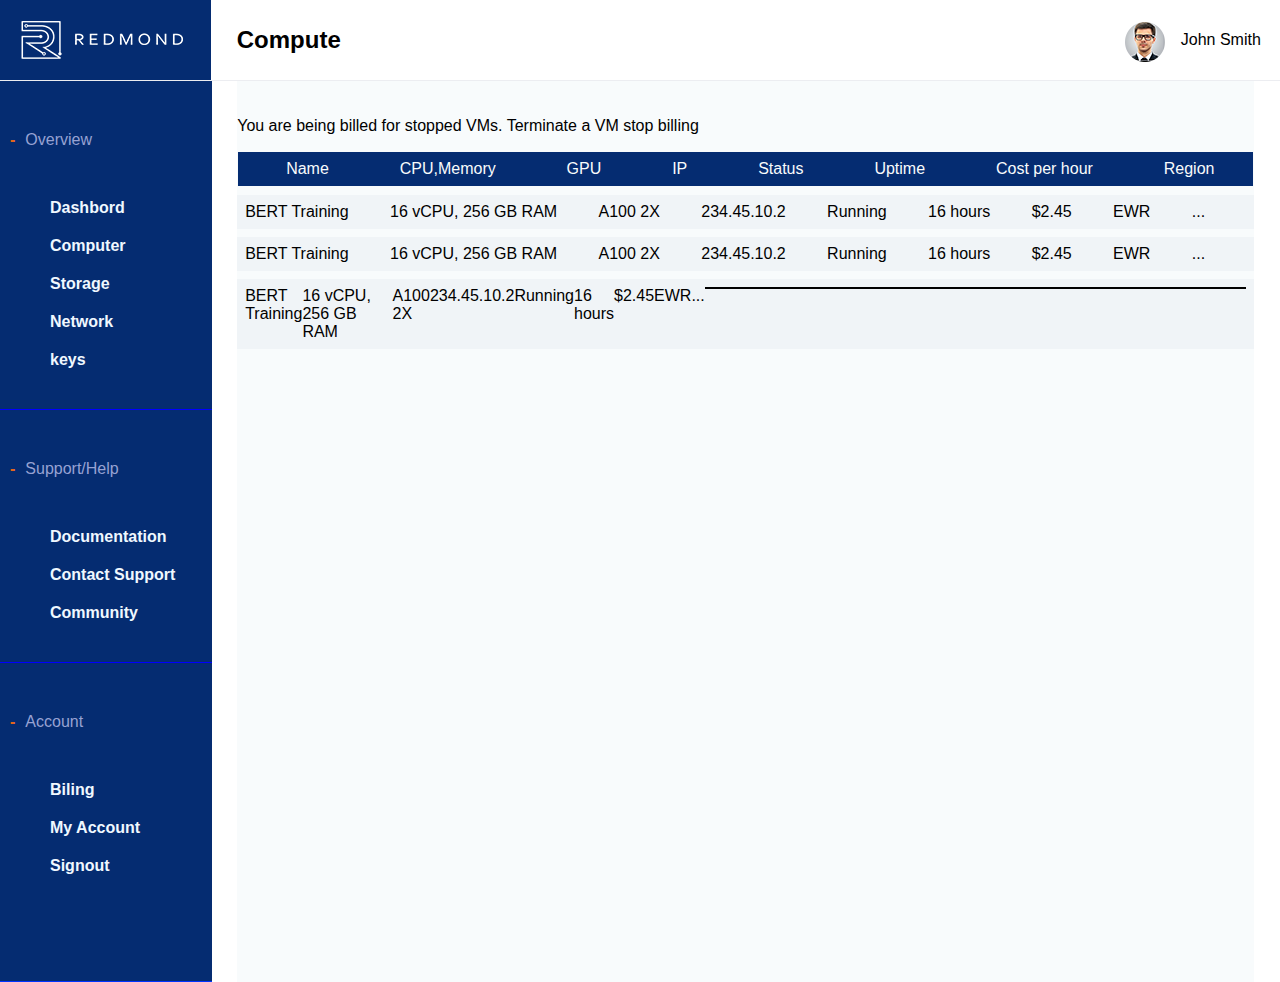
==== index.html @ 1fabba81 "Here i completed header sidebar and some information" ====
<!DOCTYPE html>
<html lang="en">

<head>
    <meta charset="UTF-8">
    <meta http-equiv="X-UA-Compatible" content="IE=edge">
    <meta name="viewport" content="width=device-width, initial-scale=1.0">
    <link rel="stylesheet" href="./index.css">
    <link rel="stylesheet" href="./font-awesome-4.7.0/css/font-awesome.min.css">
    <title>Document</title>
</head>

<body>
    <div id="headerSection">
        <div class="logo">
            <img src="./logo.png" alt="#">
        </div>
        <div class="compute">
            <h2>Compute </h2>
        </div>
        <div class="user">
            <img src="./user.png" alt=""> <span>John Smith</span>
        </div>
    </div>

    <div id="contentSecton">
        <div id="sidebarSection">

            <div class="Menu">

                <div class="dashbord">
                    <span class="minus">-</span><span class="overview  ">Overview</span>
                </div>
                <div class="Dashbord">
                    <div class="dashborditems"><i class="fa fa-history" aria-hidden="true"></i>
                        Dashbord</div>
                    <div class="dashborditems"><i class="fa  fa-television" aria-hidden="true"></i>Computer
                    </div>
                    <div class="dashborditems"> <i class="fa fa-database" aria-hidden="true"></i>
                        Storage</div>
                    <div class="dashborditems"> <i class="fa fa-usb" aria-hidden="true"></i>
                        Network</div>
                    <div class="dashborditems"> <i class="fa fa-key" aria-hidden="true"></i>
                        keys</div>
                </div>
                <div class="border"></div>
                <div class="dashbord">
                    <span class="minus">-</span><span class="overview  ">Support/Help</span>
                </div>
                <div class="Dashbord">
                    <div class="dashborditems"><i class="fa fa-book" aria-hidden="true"></i>

                        Documentation</div>
                    <div class="dashborditems"><i class="fa fa-phone-square" aria-hidden="true"></i>Contact Support
                    </div>
                    <div class="dashborditems"> <i class="fa fa-users" aria-hidden="true"></i>
                        Community</div>

                </div>
                <div class="border"></div>
                <div class="dashbord">
                    <span class="minus">-</span><span class="overview  ">Account</span>
                </div>
                <div class="Dashbord">
                    <div class="dashborditems"><i class="fa fa-file-text" aria-hidden="true"></i>
                        Biling</div>
                    <div class="dashborditems"><i class="fa fa-user" aria-hidden="true"></i> My Account
                    </div>
                    <div class="dashborditems"> <i class="fa fa-sign-out" aria-hidden="true"></i>
                        Signout</div>

                </div>

            </div>

        </div>
        <div class="information">
            <div class="para">
                <p>You are being billed for stopped VMs. Terminate a VM stop billing</p>
            </div>

            <div class="catagories">
                <div class="intro">
                    <div class="colmn"> Name</div>
                    <div class="colmn">CPU,Memory</div>
                    <div class="colmn">GPU</div>
                    <div class="colmn">IP</div>
                    <div class="colmn">Status</div>
                    <div class="colmn">Uptime</div>
                    <div class="colmn">Cost per hour</div>
                    <div class="colmn">Region</div>
                    <!-- <div class="colmn">...</div> -->



                </div>

                <div class="Details">

                    <div class="colmn"><i class="fa faarrow fa-chevron-circle-right" aria-hidden="true"></i>

                        BERT Training
                    </div>
                    <div class="colmn">16 vCPU, 256 GB RAM</div>
                    <div class="colmn">
                        A100 2X</div>
                    <div class="colmn"><i class="fa  fa-solid fa-copy" aria-hidden="true"></i>234.45.10.2</div>
                    <div class="colmn">Running</div>
                    <div class="colmn">16 hours</div>
                    <div class="colmn">
                        $2.45</div>
                    <div class="colmn">
                        EWR</div>
                    <div class="colmn">...</div>




                </div>

                <div class="Details">

                    <div class="colmn"><i class="fa faarrow fa-chevron-circle-right" aria-hidden="true"></i>

                        BERT Training
                    </div>
                    <div class="colmn">16 vCPU, 256 GB RAM</div>
                    <div class="colmn">
                        A100 2X</div>
                    <div class="colmn"><i class="fa  fa-solid fa-copy" aria-hidden="true"></i>234.45.10.2</div>
                    <div class="colmn">Running</div>
                    <div class="colmn">16 hours</div>
                    <div class="colmn">
                        $2.45</div>
                    <div class="colmn">
                        EWR</div>
                    <div class="colmn">...</div>




                </div>

                <div class="Details">

                    <div class="colmn"><i class="fa faarrow fa-chevron-circle-down" aria-hidden="true"></i>

                        BERT Training
                    </div>
                    <div class="colmn">16 vCPU, 256 GB RAM</div>
                    <div class="colmn">
                        A100 2X</div>
                    <div class="colmn"> <i class="fa fa-solid fa-copy" aria-hidden="true"></i>234.45.10.2</div>
                    <div class="colmn">Running</div>
                    <div class="colmn">16 hours</div>
                    <div class="colmn">
                        $2.45</div>
                    <div class="colmn">
                        EWR</div>
                    <div class="colmn">...</div>

                    <br>
                    <div class="Strage">
                        <div class="detailtable">

                        </div>
                        <div class="workstation-links"></div>
                    </div>

                </div>

            </div>
        </div>
    </div>

</body>

</html>
---- index.css ----
body {
  margin: 0px;
  font-family: sans-serif;
  overflow: hidden;
}

#headerSection {
  height: 80px;
  width: 100%;
  border-bottom: 1px solid;
  border-color: #ecedf1;
  display: -webkit-box;
  display: -ms-flexbox;
  display: flex;
}

#headerSection .logo {
  width: 15%;
  height: 80px;
  background-color: #052c71;
  display: -webkit-box;
  display: -ms-flexbox;
  display: flex;
  -webkit-box-align: center;
      -ms-flex-align: center;
          align-items: center;
  padding-left: 1.5%;
  border: 0px solid;
  border-color: #ecedf1;
}

#headerSection .compute {
  padding-left: 2%;
  display: -webkit-box;
  display: -ms-flexbox;
  display: flex;
  -webkit-box-align: center;
      -ms-flex-align: center;
          align-items: center;
  -webkit-box-flex: 1;
      -ms-flex-positive: 1;
          flex-grow: 1;
}

#headerSection .user {
  display: -webkit-box;
  display: -ms-flexbox;
  display: flex;
  -webkit-box-align: center;
      -ms-flex-align: center;
          align-items: center;
  margin-right: 1.5%;
  gap: 10px;
}

#contentSecton {
  display: -webkit-box;
  display: -ms-flexbox;
  display: flex;
  -webkit-box-orient: horizontal;
  -webkit-box-direction: normal;
      -ms-flex-direction: row;
          flex-direction: row;
}

#contentSecton #sidebarSection {
  width: 20.8%;
  height: 100vh;
  background-color: #052c71;
  border-bottom: 1px solid;
  border-color: #0033ff;
  margin: 0px;
}

#contentSecton #sidebarSection .Menu .dashbord {
  color: #97a2d3;
  padding-top: 50px;
  padding-left: 10px;
  padding-bottom: 40px;
}

#contentSecton #sidebarSection .Menu .dashbord .minus {
  color: #e4661b;
  font-weight: bold;
}

#contentSecton #sidebarSection .Menu .dashbord .overview {
  padding-left: 10px;
  margin-top: 50px;
}

#contentSecton #sidebarSection .Menu .Dashbord {
  padding-left: 30px;
  font-weight: bold;
}

#contentSecton #sidebarSection .Menu .Dashbord .dashborditems {
  display: -webkit-box;
  display: -ms-flexbox;
  display: flex;
  gap: 10px;
  color: aliceblue;
  padding: 10px;
}

#contentSecton #sidebarSection .Menu .Dashbord .dashborditems:hover {
  background-color: #2020c7;
  padding: 10px;
}

#contentSecton #sidebarSection .Menu .Dashbord .dashborditems:hover .fa {
  color: #e4661b;
}

#contentSecton #sidebarSection .Menu .border {
  border-bottom: 1px solid;
  border-color: blue;
  padding-top: 30px;
}

#contentSecton .koon {
  width: 500px;
  height: 500px;
  background-color: yellow;
  border: 1px solid;
}

#contentSecton .information {
  margin-left: 2%;
  margin-right: 2%;
  width: 100%;
  background-color: #f8fbfc;
}

#contentSecton .information .para {
  padding-top: 20px;
}

#contentSecton .information .catagories {
  width: 100%;
}

#contentSecton .information .catagories .intro {
  border: 1px solid;
  padding: 8px;
  display: -webkit-box;
  display: -ms-flexbox;
  display: flex;
  background-color: #052c71;
  color: #f8fbfc;
  -webkit-box-orient: horizontal;
  -webkit-box-direction: normal;
      -ms-flex-direction: row;
          flex-direction: row;
}

#contentSecton .information .catagories .intro .colmn {
  padding-left: 4%;
  display: -webkit-box;
  display: -ms-flexbox;
  display: flex;
  -webkit-box-flex: 1;
      -ms-flex-positive: 1;
          flex-grow: 1;
}

#contentSecton .information .catagories .Details {
  display: -webkit-box;
  display: -ms-flexbox;
  display: flex;
  margin-top: 8px;
  padding: 8px;
  background-color: yellow;
  background-color: #f0f4f7;
}

#contentSecton .information .catagories .Details .colmn {
  display: -webkit-box;
  display: -ms-flexbox;
  display: flex;
  -webkit-box-flex: 1;
      -ms-flex-positive: 1;
          flex-grow: 1;
}

#contentSecton .information .catagories .Details .colmn .faarrow {
  color: #e4661b;
}

#contentSecton .information .catagories .Details .colmn .fa-solid {
  color: #6571a7;
}

#contentSecton .information .catagories .Details .Strage {
  width: 100%;
  height: 100%;
  border: 1px solid;
  background-color: yellow;
}
/*# sourceMappingURL=index.css.map */
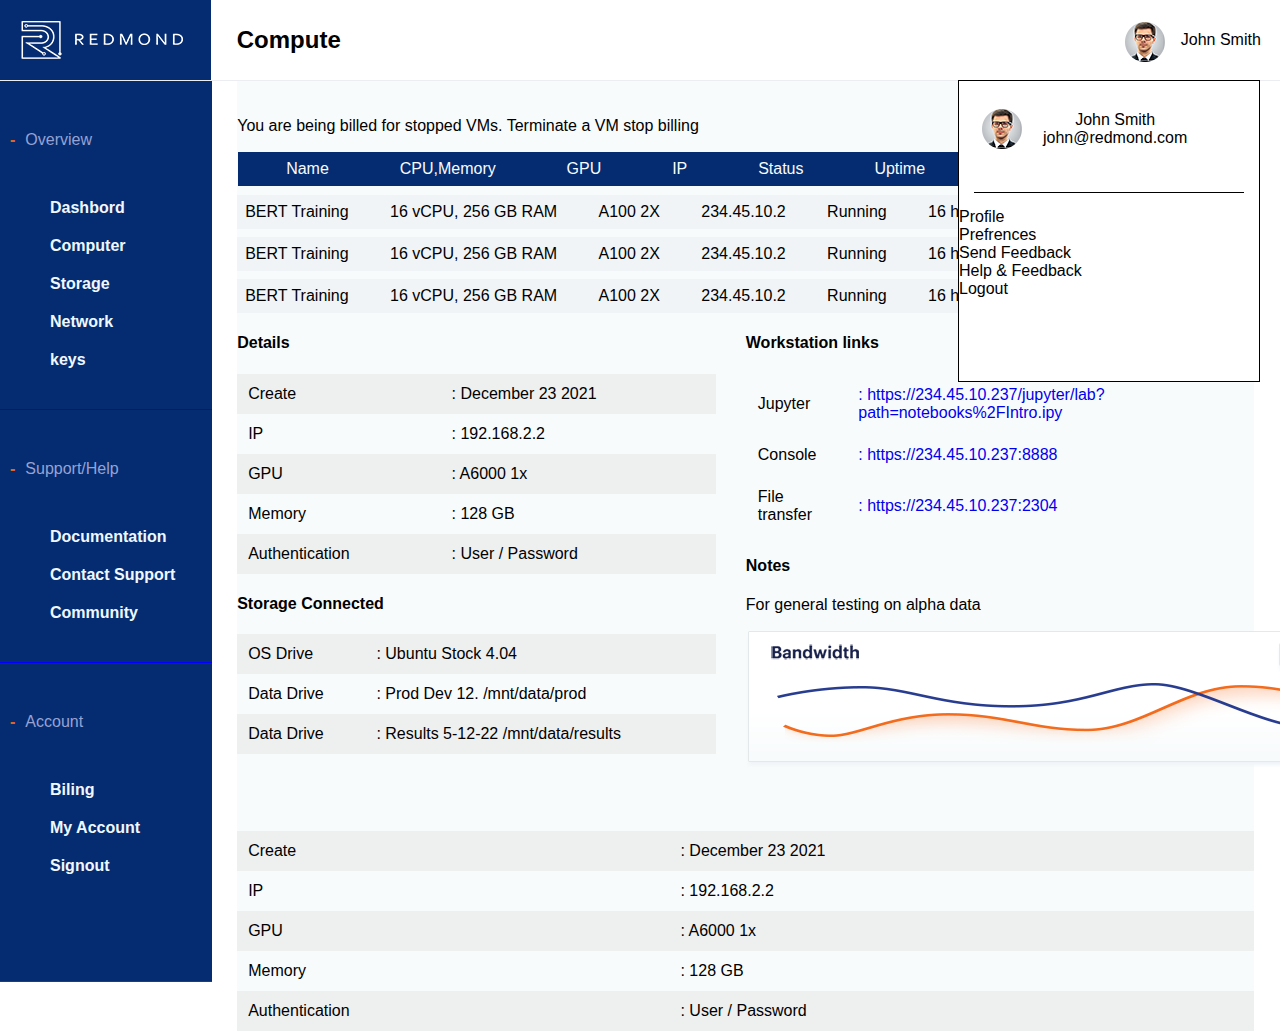
==== commit 420b15c8: "in this i  maked  it responsive and i also make hover div" ====
--- a/index.html
+++ b/index.html
@@ -20,7 +20,33 @@
         </div>
         <div class="user">
             <img src="./user.png" alt=""> <span>John Smith</span>
-        </div>
+            <div class="userhover">
+                <div class="userimg">
+                    <div><img src="./user.png" alt="#"></div>
+                    <div class="textbox">
+                        <div class="name">John Smith
+                        </div>
+
+                        <div>john@redmond.com</div>
+
+                    </div>
+
+                </div>
+                <div class="borderbottom"></div>
+
+                <div class="infoAboutProfile">
+                    <div class="info">Profile </div>
+                    <div class="info">Prefrences</div>
+                    <div class="info">Send Feedback</div>
+                    <div class="info">Help & Feedback</div>
+                    <div></div>
+
+                    <div class="info">Logout</div>
+                </div>
+            </div>
+
+        </div>
+
     </div>
 
     <div id="contentSecton">
@@ -97,7 +123,8 @@
 
                 <div class="Details">
 
-                    <div class="colmn"><i class="fa faarrow fa-chevron-circle-right" aria-hidden="true"></i>
+                    <div class="colmn"><i class="fa fa-chevron-circle-right" aria-hidden="true"></i>
+
 
                         BERT Training
                     </div>
@@ -159,18 +186,156 @@
                         EWR</div>
                     <div class="colmn">...</div>
 
-                    <br>
-                    <div class="Strage">
-                        <div class="detailtable">
-
+
+
+                </div>
+
+                <div class="Storage">
+                    <div class="detailtable">
+
+                        <h4>Details</h4>
+                        <table class="tableone">
+
+
+                            <tr>
+
+                                <td>Create</td>
+                                <td> : December 23 2021</td>
+                            </tr>
+                            <tr>
+
+                                <td>IP</td>
+                                <td> : 192.168.2.2</td>
+                            </tr>
+
+                            <tr>
+
+                                <td>GPU</td>
+                                <td> : A6000 1x</td>
+                            </tr>
+                            <tr>
+
+                                <td>Memory</td>
+                                <td> : 128 GB</td>
+                            </tr>
+                            <tr>
+
+                                <td>Authentication</td>
+                                <td>: User / Password</td>
+                            </tr>
+
+
+
+
+
+                        </table>
+
+                        <table class="tabletwo">
+                            <h4>Storage Connected</h4>
+                            <tr>
+
+                                <td>OS Drive</td>
+                                <td> : Ubuntu Stock 4.04</td>
+                            </tr>
+                            <tr>
+
+                                <td>Data Drive</td>
+                                <td> : Prod Dev 12. /mnt/data/prod</td>
+                            </tr>
+                            <tr>
+
+                                <td>Data Drive</td>
+                                <td>: Results 5-12-22 /mnt/data/results</td>
+                            </tr>
+                        </table>
+                    </div>
+                    <div class="workstation-links">
+                        <h4>Workstation links</h4>
+                        <table class="tablethree">
+
+
+                            <tr>
+
+                                <td>Jupyter</td>
+                                <td> <a href="
+                                    : https://234.45.10.237/jupyter/lab?path=notebooks%2FIntro.ipy">
+                                        : https://234.45.10.237/jupyter/lab?path=notebooks%2FIntro.ipy</a> </td>
+                            </tr>
+                            <tr>
+
+                                <td>Console
+                                </td>
+
+                                <td> <a href="
+                                    : https://234.45.10.237:8888">
+                                        : https://234.45.10.237:8888</a></td>
+                            </tr>
+
+                            <tr>
+
+                                <td>File transfer</td>
+                                <td> <a href=": https://234.45.10.237:2304">: https://234.45.10.237:2304</a></td>
+                            </tr>
+                            <tr>
+
+
+
+
+
+
+                        </table>
+                        <div>
+                            <h4>Notes</h4>
+                            <p>For general testing on alpha data</p>
+                            <img src="./graph.png" alt="#">
                         </div>
-                        <div class="workstation-links"></div>
-                    </div>
-
-                </div>
-
-            </div>
-        </div>
+                    </div>
+
+                </div>
+
+            </div>
+
+
+            <div class="tableEnd">
+                <table>
+
+
+                    <tr>
+
+                        <td>Create</td>
+                        <td> : December 23 2021</td>
+                    </tr>
+                    <tr>
+
+                        <td>IP</td>
+                        <td> : 192.168.2.2</td>
+                    </tr>
+
+                    <tr>
+
+                        <td>GPU</td>
+                        <td> : A6000 1x</td>
+                    </tr>
+                    <tr>
+
+                        <td>Memory</td>
+                        <td> : 128 GB</td>
+                    </tr>
+                    <tr>
+
+                        <td>Authentication</td>
+                        <td>: User / Password</td>
+                    </tr>
+
+
+
+
+
+                </table>
+            </div>
+        </div>
+
+
     </div>
 
 </body>
--- a/index.css
+++ b/index.css
@@ -1,7 +1,6 @@
 body {
   margin: 0px;
   font-family: sans-serif;
-  overflow: hidden;
 }
 
 #headerSection {
@@ -12,6 +11,7 @@
   display: -webkit-box;
   display: -ms-flexbox;
   display: flex;
+  position: relative;
 }
 
 #headerSection .logo {
@@ -51,6 +51,55 @@
           align-items: center;
   margin-right: 1.5%;
   gap: 10px;
+}
+
+#headerSection .user .userhover {
+  position: absolute;
+  border: 1px solid;
+  top: 80px;
+  right: 20px;
+  background-color: white;
+  height: 300px;
+  width: 300px;
+}
+
+#headerSection .user .userhover .userimg {
+  display: -webkit-box;
+  display: -ms-flexbox;
+  display: flex;
+  -webkit-box-orient: horizontal;
+  -webkit-box-direction: normal;
+      -ms-flex-direction: row;
+          flex-direction: row;
+  -webkit-box-align: center;
+      -ms-flex-align: center;
+          align-items: center;
+  padding: 15px;
+}
+
+#headerSection .user .userhover .userimg .textbox {
+  display: -webkit-box;
+  display: -ms-flexbox;
+  display: flex;
+  -webkit-box-orient: vertical;
+  -webkit-box-direction: normal;
+      -ms-flex-direction: column;
+          flex-direction: column;
+  -webkit-box-align: center;
+      -ms-flex-align: center;
+          align-items: center;
+  padding: 15px;
+}
+
+#headerSection .user .userhover .userimg .textbox .name {
+  display: -webkit-box;
+  display: -ms-flexbox;
+  display: flex;
+}
+
+#headerSection .user .borderbottom {
+  border-bottom: 1px solid;
+  margin: 5%;
 }
 
 #contentSecton {
@@ -104,7 +153,7 @@
 }
 
 #contentSecton #sidebarSection .Menu .Dashbord .dashborditems:hover {
-  background-color: #2020c7;
+  background-color: #101085;
   padding: 10px;
 }
 
@@ -191,10 +240,126 @@
   color: #6571a7;
 }
 
-#contentSecton .information .catagories .Details .Strage {
+#contentSecton .information .catagories .Storage {
   width: 100%;
   height: 100%;
-  border: 1px solid;
-  background-color: yellow;
+  display: -webkit-box;
+  display: -ms-flexbox;
+  display: flex;
+  -webkit-box-orient: horizontal;
+  -webkit-box-direction: normal;
+      -ms-flex-direction: row;
+          flex-direction: row;
+  gap: 30px;
+}
+
+#contentSecton .information .catagories .Storage .detailtable {
+  width: 50%;
+}
+
+#contentSecton .information .catagories .Storage .detailtable table {
+  border-collapse: collapse;
+  width: 100%;
+}
+
+#contentSecton .information .catagories .Storage .detailtable td,
+#contentSecton .information .catagories .Storage .detailtable th {
+  text-align: left;
+  padding: 11px;
+}
+
+#contentSecton .information .catagories .Storage .detailtable tr:nth-child(odd) {
+  background-color: #eeefef;
+}
+
+#contentSecton .information .catagories .Storage .workstation-links {
+  width: 50%;
+}
+
+#contentSecton .information .catagories .Storage .workstation-links table {
+  border-collapse: collapse;
+  width: 100%;
+}
+
+#contentSecton .information .catagories .Storage .workstation-links td {
+  text-align: left;
+  padding: 12px;
+}
+
+#contentSecton .information .catagories .Storage .workstation-links td a {
+  cursor: pointer;
+  text-decoration: none;
+}
+
+.tableEnd {
+  padding-top: 60px;
+}
+
+.tableEnd table {
+  border-collapse: collapse;
+  width: 100%;
+}
+
+.tableEnd td,
+.tableEnd th {
+  text-align: left;
+  padding: 11px;
+}
+
+.tableEnd tr:nth-child(odd) {
+  background-color: #eeefef;
+}
+
+@media only screen and (max-width: 700px) {
+  #headerSection .logo {
+    display: none;
+  }
+  #contentSecton {
+    display: -webkit-box;
+    display: -ms-flexbox;
+    display: flex;
+    -webkit-box-orient: vertical;
+    -webkit-box-direction: normal;
+        -ms-flex-direction: column;
+            flex-direction: column;
+  }
+  #contentSecton #sidebarSection {
+    width: 100%;
+  }
+  #contentSecton .information .catagories {
+    width: 100%;
+  }
+  #contentSecton .information .catagories .intro {
+    display: none;
+  }
+  #contentSecton .information .catagories .Details {
+    display: -webkit-box;
+    display: -ms-flexbox;
+    display: flex;
+    -webkit-box-orient: vertical;
+    -webkit-box-direction: normal;
+        -ms-flex-direction: column;
+            flex-direction: column;
+  }
+  #contentSecton .information .catagories .Storage {
+    display: -webkit-box;
+    display: -ms-flexbox;
+    display: flex;
+    -webkit-box-orient: vertical;
+    -webkit-box-direction: normal;
+        -ms-flex-direction: column;
+            flex-direction: column;
+  }
+  #contentSecton .information .catagories .Storage .detailtable {
+    width: 100%;
+  }
+  #contentSecton .information .catagories .Storage .detailtable .tableone {
+    width: 100%;
+    background-color: orange;
+  }
+  #contentSecton .information .catagories .Storage .detailtable .tableone td,
+  #contentSecton .information .catagories .Storage .detailtable .tableone th {
+    width: 100%;
+  }
 }
 /*# sourceMappingURL=index.css.map */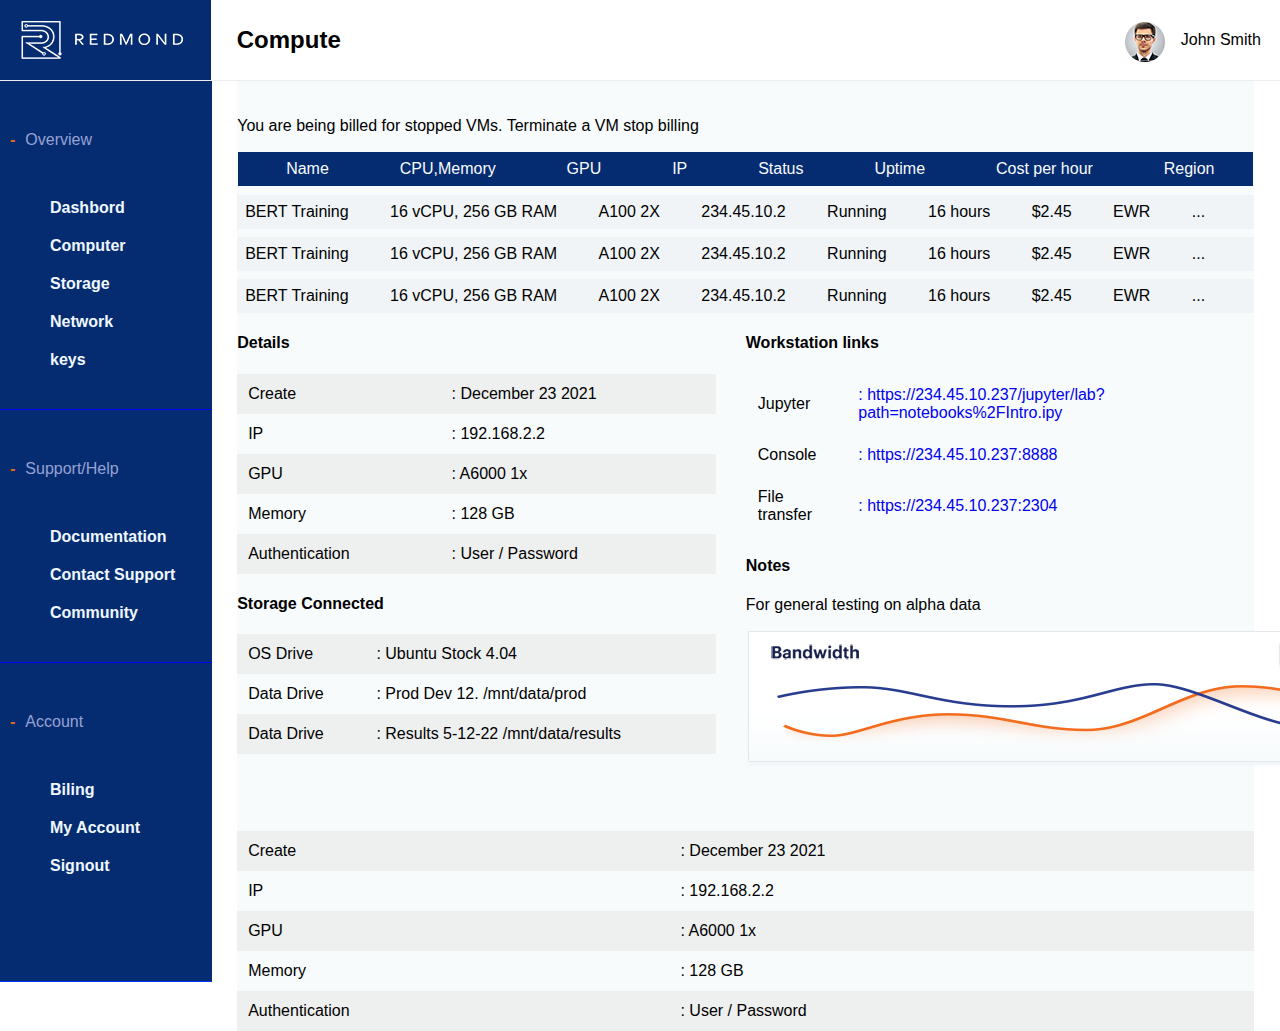
==== commit 4f3cb6c9: "in this i also creat my  user hover div" ====
--- a/index.html
+++ b/index.html
@@ -39,7 +39,7 @@
                     <div class="info">Prefrences</div>
                     <div class="info">Send Feedback</div>
                     <div class="info">Help & Feedback</div>
-                    <div></div>
+                    <div class=" bottom"></div>
 
                     <div class="info">Logout</div>
                 </div>
--- a/index.css
+++ b/index.css
@@ -4,6 +4,7 @@
 }
 
 #headerSection {
+  cursor: pointer;
   height: 80px;
   width: 100%;
   border-bottom: 1px solid;
@@ -56,11 +57,16 @@
 #headerSection .user .userhover {
   position: absolute;
   border: 1px solid;
-  top: 80px;
+  border-color: #eeefef;
+  top: 70px;
   right: 20px;
   background-color: white;
-  height: 300px;
+  height: 350px;
   width: 300px;
+  -webkit-box-shadow: 0px 0px 5px #ccc;
+          box-shadow: 0px 0px 5px #ccc;
+  display: none;
+  cursor: pointer;
 }
 
 #headerSection .user .userhover .userimg {
@@ -97,9 +103,30 @@
   display: flex;
 }
 
+#headerSection .user .userhover .infoAboutProfile .info {
+  padding-left: 15px;
+  padding-top: 8px;
+  color: #272a37;
+}
+
+#headerSection .user .userhover .infoAboutProfile .info:hover {
+  color: #e4661b;
+}
+
+#headerSection .user .userhover .bottom {
+  border-bottom: 1px solid;
+  color: #eeefef;
+  margin-top: 15px;
+}
+
 #headerSection .user .borderbottom {
   border-bottom: 1px solid;
+  color: #eeefef;
   margin: 5%;
+}
+
+#headerSection .user:hover .userhover {
+  display: block;
 }
 
 #contentSecton {
@@ -251,6 +278,7 @@
       -ms-flex-direction: row;
           flex-direction: row;
   gap: 30px;
+  cursor: pointer;
 }
 
 #contentSecton .information .catagories .Storage .detailtable {
@@ -325,6 +353,7 @@
   }
   #contentSecton #sidebarSection {
     width: 100%;
+    cursor: pointer;
   }
   #contentSecton .information .catagories {
     width: 100%;
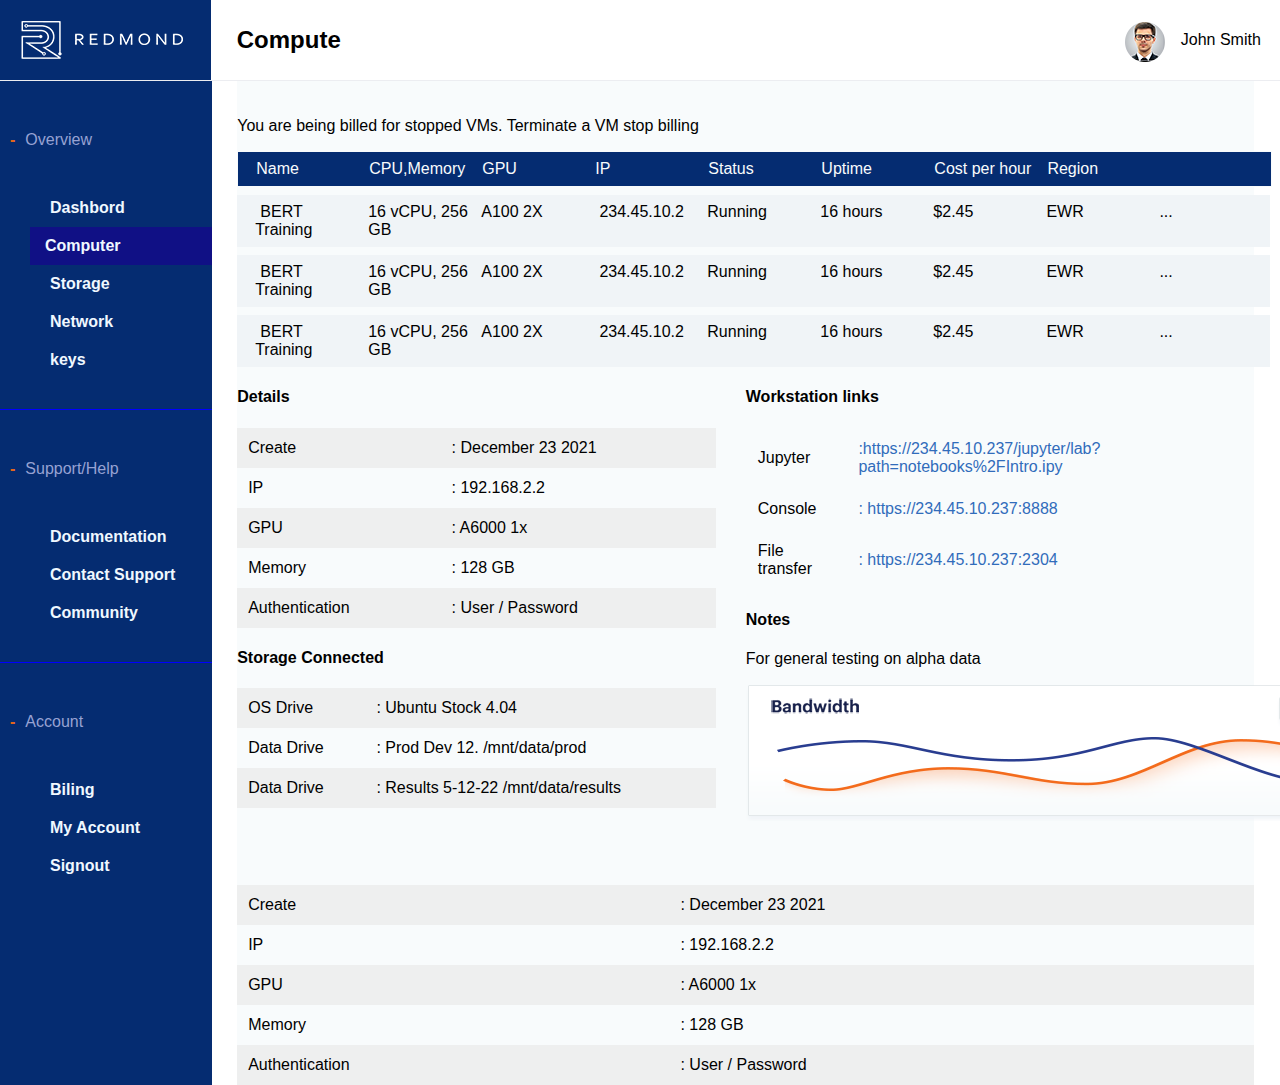
==== commit 14d98234: "in this i formed it responsive and looking better" ====
--- a/index.html
+++ b/index.html
@@ -6,7 +6,9 @@
     <meta http-equiv="X-UA-Compatible" content="IE=edge">
     <meta name="viewport" content="width=device-width, initial-scale=1.0">
     <link rel="stylesheet" href="./index.css">
-    <link rel="stylesheet" href="./font-awesome-4.7.0/css/font-awesome.min.css">
+    <link rel="stylesheet" href="https://cdnjs.cloudflare.com/ajax/libs/font-awesome/6.1.1/css/all.min.css"
+        integrity="sha512-KfkfwYDsLkIlwQp6LFnl8zNdLGxu9YAA1QvwINks4PhcElQSvqcyVLLD9aMhXd13uQjoXtEKNosOWaZqXgel0g=="
+        crossorigin="anonymous" referrerpolicy="no-referrer" />
     <title>Document</title>
 </head>
 
@@ -35,13 +37,22 @@
                 <div class="borderbottom"></div>
 
                 <div class="infoAboutProfile">
-                    <div class="info">Profile </div>
-                    <div class="info">Prefrences</div>
-                    <div class="info">Send Feedback</div>
-                    <div class="info">Help & Feedback</div>
+                    <div class="info">
+                        <i class="fa fa-user-circle" aria-hidden="true"></i>
+                        Profile
+                    </div>
+                    <div class="info"><i class="fa fa-sliders" aria-hidden="true"></i>
+                        Prefrences</div>
+                    <div class="info"> <i class="fa fa-file-text" aria-hidden="true"></i>
+
+                        Send Feedback</div>
+                    <div class="info"><i class="fa fa-question-circle" aria-hidden="true"></i>
+
+                        Help & Feedback</div>
                     <div class=" bottom"></div>
 
-                    <div class="info">Logout</div>
+                    <div class="info"> <i class="fa fa-sign-out" aria-hidden="true"></i>
+                        Logout</div>
                 </div>
             </div>
 
@@ -60,7 +71,7 @@
                 <div class="Dashbord">
                     <div class="dashborditems"><i class="fa fa-history" aria-hidden="true"></i>
                         Dashbord</div>
-                    <div class="dashborditems"><i class="fa  fa-television" aria-hidden="true"></i>Computer
+                    <div class="dashborditems computer"><i class="fa  fa-television" aria-hidden="true"></i>Computer
                     </div>
                     <div class="dashborditems"> <i class="fa fa-database" aria-hidden="true"></i>
                         Storage</div>
@@ -109,86 +120,192 @@
                 <div class="intro">
                     <div class="colmn"> Name</div>
                     <div class="colmn">CPU,Memory</div>
-                    <div class="colmn">GPU</div>
-                    <div class="colmn">IP</div>
-                    <div class="colmn">Status</div>
-                    <div class="colmn">Uptime</div>
-                    <div class="colmn">Cost per hour</div>
-                    <div class="colmn">Region</div>
-                    <!-- <div class="colmn">...</div> -->
-
-
-
-                </div>
-
-                <div class="Details">
-
-                    <div class="colmn"><i class="fa fa-chevron-circle-right" aria-hidden="true"></i>
-
-
-                        BERT Training
-                    </div>
-                    <div class="colmn">16 vCPU, 256 GB RAM</div>
-                    <div class="colmn">
-                        A100 2X</div>
-                    <div class="colmn"><i class="fa  fa-solid fa-copy" aria-hidden="true"></i>234.45.10.2</div>
-                    <div class="colmn">Running</div>
-                    <div class="colmn">16 hours</div>
-                    <div class="colmn">
-                        $2.45</div>
-                    <div class="colmn">
-                        EWR</div>
-                    <div class="colmn">...</div>
-
-
-
-
-                </div>
-
-                <div class="Details">
-
-                    <div class="colmn"><i class="fa faarrow fa-chevron-circle-right" aria-hidden="true"></i>
-
-                        BERT Training
-                    </div>
-                    <div class="colmn">16 vCPU, 256 GB RAM</div>
-                    <div class="colmn">
-                        A100 2X</div>
-                    <div class="colmn"><i class="fa  fa-solid fa-copy" aria-hidden="true"></i>234.45.10.2</div>
-                    <div class="colmn">Running</div>
-                    <div class="colmn">16 hours</div>
-                    <div class="colmn">
-                        $2.45</div>
-                    <div class="colmn">
-                        EWR</div>
-                    <div class="colmn">...</div>
-
-
-
-
-                </div>
-
-                <div class="Details">
-
-                    <div class="colmn"><i class="fa faarrow fa-chevron-circle-down" aria-hidden="true"></i>
-
-                        BERT Training
-                    </div>
-                    <div class="colmn">16 vCPU, 256 GB RAM</div>
-                    <div class="colmn">
-                        A100 2X</div>
-                    <div class="colmn"> <i class="fa fa-solid fa-copy" aria-hidden="true"></i>234.45.10.2</div>
-                    <div class="colmn">Running</div>
-                    <div class="colmn">16 hours</div>
-                    <div class="colmn">
-                        $2.45</div>
-                    <div class="colmn">
-                        EWR</div>
-                    <div class="colmn">...</div>
-
-
-
-                </div>
+                    <div class="colmn select">GPU</div>
+                    <div class="colmn select">IP</div>
+                    <div class="colmn select">Status</div>
+                    <div class="colmn select">Uptime</div>
+                    <div class="colmn ">Cost per hour</div>
+                    <div class="colmn region">Region</div>
+                    <div class="colmn"></div>
+
+
+
+                </div>
+                <div class="openCloseContent">
+                    <div class="colmnblockone">
+                        <i class="fa  fa-chevron-circle-right" aria-hidden="true"></i>
+                        <div class="colmn"> Name</div>
+                        <div class="responsivename">BERT Training</div>
+                        <div class="colmn">CPU,Memory</div>
+                        <div class="responsivename">16 vCPU, 256 GB RAM</div>
+                        <div class="colmn select">GPU</div>
+                        <div class="responsivename"> A100 2X</div>
+                        <div class="colmn select">IP</div>
+                        <div class="responsivename">234.45.10.2</div>
+                        <div class="colmn select">Status</div>
+                        <div class="responsivename">Running</div>
+                        <div class="colmn select">Uptime</div>
+
+
+                        <div class="responsivename">16 hours</div>
+                        <div class="colmn ">Cost per hour</div>
+                        <div class="responsivename">$2.45</div>
+                        <div class="colmn region">Region</div>
+                        <div class="responsivename"> EWR</div>
+                        <div class="colmn"></div>
+
+
+
+                    </div>
+                    <div class="Details">
+
+                        <div class="colmn"><i class="fa  fa-chevron-circle-right" aria-hidden="true"></i>
+
+
+                            BERT Training
+                        </div>
+                        <div class="colmn">16 vCPU, 256 GB </div>
+                        <div class="colmn">
+                            A100 2X</div>
+                        <div class="colmn"><i class="fa  fa-solid fa-copy" aria-hidden="true"></i>234.45.10.2</div>
+                        <div class="colmn">Running</div>
+                        <div class="colmn">16 hours</div>
+                        <div class="colmn">
+                            $2.45</div>
+                        <div class="colmn">
+                            EWR</div>
+                        <div class="colmn startthing">...
+                            <div class="starter">
+                                <div class="text">Start</div>
+                                <div class="stop">Stop</div>
+                                <div class="stop">Restart</div>
+                                <div class="text">Teminate</div>
+                                <div class="text">Save temp</div>
+                                <div class="text">Edit</div>
+                            </div>
+                        </div>
+
+
+
+
+                    </div>
+                </div>
+
+                <div class="openCloseContent">
+                    <div class="colmnblockone">
+                        <i class="fa fa-chevron-circle-right" aria-hidden="true"></i>
+                        <div class="colmn"> Name</div>
+                        <div class="responsivename">BERT Training</div>
+                        <div class="colmn">CPU,Memory</div>
+                        <div class="responsivename">16 vCPU, 256 GB RAM</div>
+                        <div class="colmn select">GPU</div>
+                        <div class="responsivename">A100 2X</div>
+                        <div class="colmn select">IP</div>
+                        <div class="responsivename">234.45.10.2</div>
+                        <div class="colmn select">Status</div>
+                        <div class="responsivename">Running</div>
+                        <div class="colmn select">Uptime</div>
+                        <div class="responsivename">16 hours</div>
+                        <div class="colmn ">Cost per hour</div>
+                        <div class="responsivename"> $2.45</div>
+                        <div class="colmn region">Region</div>
+                        <div class="responsivename">EWR</div>
+                        <div class="colmn"></div>
+
+
+
+                    </div>
+                    <div class="Details">
+
+                        <div class="colmn"><i class="fa  fa-chevron-circle-right" aria-hidden="true"></i>
+
+                            BERT Training
+                        </div>
+                        <div class="colmn">16 vCPU, 256 GB</div>
+                        <div class="colmn">
+                            A100 2X</div>
+                        <div class="colmn"><i class="fa  fa-solid fa-copy" aria-hidden="true"></i>234.45.10.2</div>
+                        <div class="colmn">Running</div>
+                        <div class="colmn">16 hours</div>
+                        <div class="colmn">
+                            $2.45</div>
+                        <div class="colmn">
+                            EWR</div>
+                        <div class="colmn startthing">...
+                            <div class="starter">
+                                <div class="text">Start</div>
+                                <div class="stop">Stop</div>
+                                <div class="stop">Restart</div>
+                                <div class="text">Teminate</div>
+                                <div class="text">Save temp</div>
+                                <div class="text">Edit</div>
+                            </div>
+                        </div>
+
+
+
+
+                    </div>
+                </div>
+
+                <div class="openCloseContent">
+                    <div class="colmnblockone">
+                        <i class="fa fa-chevron-circle-down" aria-hidden="true"></i>
+                        <div class="colmn"> Name</div>
+                        <div class="responsivename">BERT Training</div>
+                        <div class="colmn">CPU,Memory</div>
+                        <div class="responsivename">16 vCPU, 256 GB RAM</div>
+                        <div class="colmn select">GPU</div>
+                        <div class="responsivename">A100 2X</div>
+                        <div class="colmn select">IP</div>
+                        <div class="responsivename"> 234.45.10.2
+                        </div>
+                        <div class="colmn select">Status</div>
+                        <div class="responsivename">Running</div>
+                        <div class="colmn select">Uptime</div>
+                        <div class="responsivename">16 hours</div>
+                        <div class="colmn ">Cost per hour</div>
+                        <div class="responsivename"> $2.45</div>
+                        <div class="colmn region">Region</div>
+                        <div class="responsivename">EWR</div>
+                        <div class="colmn"></div>
+
+
+
+                    </div>
+                    <div class="Details">
+
+                        <div class="colmn"><i class="fa faarrow fa-chevron-circle-down" aria-hidden="true"></i>
+
+                            BERT Training
+                        </div>
+                        <div class="colmn ">16 vCPU, 256 GB </div>
+                        <div class="colmn">
+                            A100 2X</div>
+                        <div class="colmn"> <i class="fa fa-solid fa-copy" aria-hidden="true"></i>234.45.10.2</div>
+                        <div class="colmn">Running</div>
+                        <div class="colmn">16 hours</div>
+                        <div class="colmn">
+                            $2.45</div>
+                        <div class="colmn">
+                            EWR</div>
+                        <div class="colmn startthing">...
+
+                            <div class="starter">
+                                <div class="text">Start</div>
+                                <div class="stop">Stop</div>
+                                <div class="stop">Restart</div>
+                                <div class="text">Teminate</div>
+                                <div class="text">Save temp</div>
+                                <div class="text">Edit</div>
+                            </div>
+                        </div>
+
+
+
+                    </div>
+                </div>
+
 
                 <div class="Storage">
                     <div class="detailtable">
@@ -259,7 +376,7 @@
                                 <td>Jupyter</td>
                                 <td> <a href="
                                     : https://234.45.10.237/jupyter/lab?path=notebooks%2FIntro.ipy">
-                                        : https://234.45.10.237/jupyter/lab?path=notebooks%2FIntro.ipy</a> </td>
+                                        :https://234.45.10.237/jupyter/lab?path=notebooks%2FIntro.ipy</a> </td>
                             </tr>
                             <tr>
 
@@ -284,7 +401,7 @@
 
 
                         </table>
-                        <div>
+                        <div class="imagediv">
                             <h4>Notes</h4>
                             <p>For general testing on alpha data</p>
                             <img src="./graph.png" alt="#">
--- a/index.css
+++ b/index.css
@@ -1,6 +1,11 @@
 body {
   margin: 0px;
   font-family: sans-serif;
+  overflow: auto;
+}
+
+body a {
+  color: #316cbb;
 }
 
 #headerSection {
@@ -61,7 +66,7 @@
   top: 70px;
   right: 20px;
   background-color: white;
-  height: 350px;
+  height: 300px;
   width: 300px;
   -webkit-box-shadow: 0px 0px 5px #ccc;
           box-shadow: 0px 0px 5px #ccc;
@@ -113,6 +118,10 @@
   color: #e4661b;
 }
 
+#headerSection .user .userhover .infoAboutProfile .info .fa {
+  color: #67727f;
+}
+
 #headerSection .user .userhover .bottom {
   border-bottom: 1px solid;
   color: #eeefef;
@@ -141,9 +150,7 @@
 
 #contentSecton #sidebarSection {
   width: 20.8%;
-  height: 100vh;
   background-color: #052c71;
-  border-bottom: 1px solid;
   border-color: #0033ff;
   margin: 0px;
 }
@@ -170,6 +177,15 @@
   font-weight: bold;
 }
 
+#contentSecton #sidebarSection .Menu .Dashbord .computer {
+  background-color: #101085;
+  padding-left: 5px !important;
+}
+
+#contentSecton #sidebarSection .Menu .Dashbord .computer .fa {
+  color: #e4661b;
+}
+
 #contentSecton #sidebarSection .Menu .Dashbord .dashborditems {
   display: -webkit-box;
   display: -ms-flexbox;
@@ -214,6 +230,14 @@
 
 #contentSecton .information .catagories {
   width: 100%;
+}
+
+#contentSecton .information .catagories .colmnblockone {
+  display: none;
+}
+
+#contentSecton .information .catagories .colmnblockone .responsivename {
+  display: none;
 }
 
 #contentSecton .information .catagories .intro {
@@ -228,16 +252,12 @@
   -webkit-box-direction: normal;
       -ms-flex-direction: row;
           flex-direction: row;
+  width: 100%;
 }
 
 #contentSecton .information .catagories .intro .colmn {
-  padding-left: 4%;
-  display: -webkit-box;
-  display: -ms-flexbox;
-  display: flex;
-  -webkit-box-flex: 1;
-      -ms-flex-positive: 1;
-          flex-grow: 1;
+  padding-left: 10px;
+  width: 20%;
 }
 
 #contentSecton .information .catagories .Details {
@@ -246,17 +266,46 @@
   display: flex;
   margin-top: 8px;
   padding: 8px;
-  background-color: yellow;
+  width: 100%;
   background-color: #f0f4f7;
 }
 
+#contentSecton .information .catagories .Details .startthing:hover .starter {
+  display: block;
+}
+
 #contentSecton .information .catagories .Details .colmn {
-  display: -webkit-box;
-  display: -ms-flexbox;
-  display: flex;
-  -webkit-box-flex: 1;
-      -ms-flex-positive: 1;
-          flex-grow: 1;
+  width: 20%;
+  padding-left: 10px;
+}
+
+#contentSecton .information .catagories .Details .colmn .starter {
+  width: 150px;
+  height: 250px;
+  position: absolute;
+  right: 150px;
+  background-color: #f8fbfc;
+  -webkit-box-shadow: 0px 0px 5px #ccc;
+          box-shadow: 0px 0px 5px #ccc;
+  display: none;
+}
+
+#contentSecton .information .catagories .Details .colmn .starter .text {
+  padding: 10px;
+}
+
+#contentSecton .information .catagories .Details .colmn .starter .text:hover {
+  color: #e4661b;
+}
+
+#contentSecton .information .catagories .Details .colmn .starter .stop {
+  padding: 10px;
+  color: #ccc;
+}
+
+#contentSecton .information .catagories .Details .colmn .fa {
+  padding-right: 5%;
+  color: #959fb7;
 }
 
 #contentSecton .information .catagories .Details .colmn .faarrow {
@@ -334,11 +383,16 @@
   padding: 11px;
 }
 
+.tableEnd td a,
+.tableEnd th a {
+  color: #316cbb;
+}
+
 .tableEnd tr:nth-child(odd) {
   background-color: #eeefef;
 }
 
-@media only screen and (max-width: 700px) {
+@media only screen and (max-width: 800px) {
   #headerSection .logo {
     display: none;
   }
@@ -354,14 +408,42 @@
   #contentSecton #sidebarSection {
     width: 100%;
     cursor: pointer;
+    height: 100%;
+  }
+  #contentSecton .information {
+    width: 90%;
   }
   #contentSecton .information .catagories {
     width: 100%;
   }
-  #contentSecton .information .catagories .intro {
-    display: none;
-  }
-  #contentSecton .information .catagories .Details {
+  #contentSecton .information .catagories .openCloseContent {
+    width: 100%;
+    display: -webkit-box;
+    display: -ms-flexbox;
+    display: flex;
+  }
+  #contentSecton .information .catagories .openCloseContent .colmnblockone {
+    width: 50%;
+    background-color: #f0f4f7;
+    color: black;
+    border: 0px solid;
+    display: block;
+  }
+  #contentSecton .information .catagories .openCloseContent .colmnblockone .colmn {
+    padding: 10px;
+  }
+  #contentSecton .information .catagories .openCloseContent .colmnblockone .fa {
+    color: #959fb7;
+    padding-left: 20px;
+    padding-top: 15px;
+  }
+  #contentSecton .information .catagories .openCloseContent .colmnblockone .faarrow {
+    color: #e4661b;
+  }
+  #contentSecton .information .catagories .openCloseContent .Details {
+    width: 50%;
+  }
+  #contentSecton .information .catagories .openCloseContent .Details .colmn {
     display: -webkit-box;
     display: -ms-flexbox;
     display: flex;
@@ -369,8 +451,14 @@
     -webkit-box-direction: normal;
         -ms-flex-direction: column;
             flex-direction: column;
-  }
-  #contentSecton .information .catagories .Storage {
+    width: 100%;
+  }
+  #contentSecton .information .catagories .openCloseContent .Details .colmn .faarrow {
+    display: none;
+    padding-left: 30px;
+    padding-top: 10px;
+  }
+  #contentSecton .information .catagories .intro {
     display: -webkit-box;
     display: -ms-flexbox;
     display: flex;
@@ -378,17 +466,85 @@
     -webkit-box-direction: normal;
         -ms-flex-direction: column;
             flex-direction: column;
+    display: none;
+  }
+  #contentSecton .information .catagories .intro .colmn {
+    padding: 10px;
+  }
+  #contentSecton .information .catagories .Details {
+    display: -webkit-box;
+    display: -ms-flexbox;
+    display: flex;
+    -webkit-box-orient: vertical;
+    -webkit-box-direction: normal;
+        -ms-flex-direction: column;
+            flex-direction: column;
+  }
+  #contentSecton .information .catagories .Details .colmn {
+    padding: 10px;
+    display: -webkit-box;
+    display: -ms-flexbox;
+    display: flex;
+    -webkit-box-orient: vertical;
+    -webkit-box-direction: normal;
+        -ms-flex-direction: column;
+            flex-direction: column;
+  }
+  #contentSecton .information .catagories .Details .colmn .fa {
+    display: none;
+  }
+  #contentSecton .information .catagories .Storage {
+    display: -webkit-box;
+    display: -ms-flexbox;
+    display: flex;
+    -webkit-box-orient: vertical;
+    -webkit-box-direction: normal;
+        -ms-flex-direction: column;
+            flex-direction: column;
   }
   #contentSecton .information .catagories .Storage .detailtable {
     width: 100%;
   }
   #contentSecton .information .catagories .Storage .detailtable .tableone {
     width: 100%;
-    background-color: orange;
+  }
+  #contentSecton .information .catagories .Storage .detailtable .tableone tr {
+    width: 100%;
+  }
+  #contentSecton .information .catagories .Storage .detailtable .tableone tr td {
+    width: 50%;
   }
   #contentSecton .information .catagories .Storage .detailtable .tableone td,
   #contentSecton .information .catagories .Storage .detailtable .tableone th {
     width: 100%;
   }
+  #contentSecton .information .catagories .Storage .workstation-links .imagediv img {
+    width: 200%;
+  }
+}
+
+@media only screen and (max-width: 415px) {
+  #headerSection {
+    width: 70%;
+  }
+  #headerSection .user span {
+    display: none;
+  }
+  #contentSecton .information .catagories .openCloseContent .Details {
+    display: none;
+  }
+  #contentSecton .information .catagories .openCloseContent .colmnblockone {
+    width: 100%;
+  }
+  #contentSecton .information .catagories .openCloseContent .colmnblockone .fa-chevron-circle-down {
+    color: #e4661b;
+  }
+  #contentSecton .information .catagories .openCloseContent .colmnblockone .responsivename {
+    padding-left: 10px;
+    display: block;
+  }
+  #contentSecton .information .catagories .openCloseContent .colmnblockone .colmn {
+    font-weight: bold;
+  }
 }
 /*# sourceMappingURL=index.css.map */